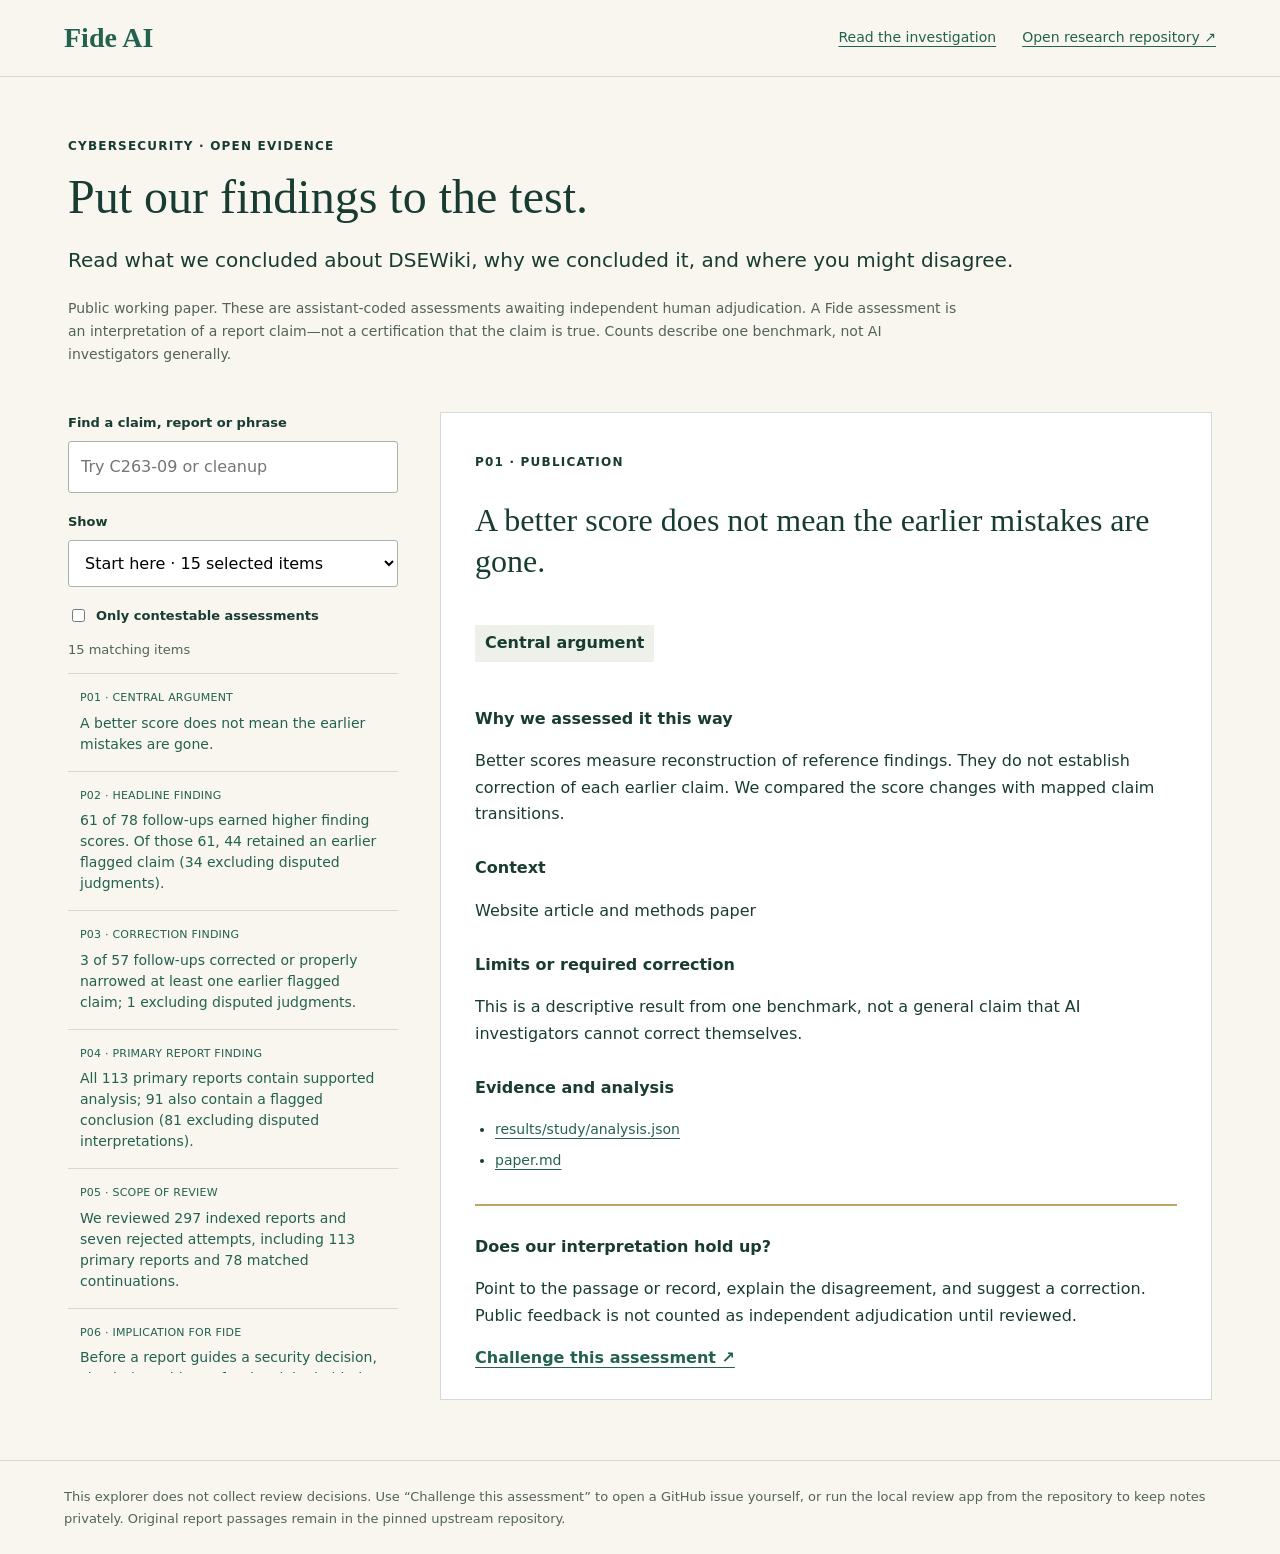
==== explorer/index.html @ 0eb6bd6e "Publish inspectable DSEWiki working paper and claim explorer" ====
<!doctype html><html lang="en"><head><meta charset="utf-8"><meta name="viewport" content="width=device-width,initial-scale=1"><title>DSEWiki evidence explorer | Fide AI</title><meta name="description" content="Inspect Fide AI’s DSEWiki claim assessments, supporting evidence and follow-up comparisons. Challenge our reasoning in the open."><link rel="stylesheet" href="style.css"><script src="app.js" defer></script><link rel="canonical" href="https://fideai.org/insights/evidence/dsewiki/explorer/"><script type="application/ld+json">{"@context":"https://schema.org","@graph":[{"@type":"Organization","@id":"https://fideai.org/#organization","name":"Fide AI","url":"https://fideai.org/"},{"@type":"WebSite","@id":"https://fideai.org/#website","name":"Fide AI","url":"https://fideai.org/"},{"@type":"WebPage","name":"DSEWiki evidence explorer","url":"https://fideai.org/insights/evidence/dsewiki/explorer/","isPartOf":{"@id":"https://fideai.org/#website"}}]}</script></head><body>
<header><a class="brand" href="https://fideai.org">Fide AI</a><nav><a href="https://fideai.org/insights/how-certainty-enters-an-ai-incident-report/">Read the investigation</a><a href="https://github.com/FideAI/dsewiki-investigation">Open research repository ↗</a></nav></header>
<section class="intro"><p class="eyebrow">Cybersecurity · Open evidence</p><h1>Put our findings to the test.</h1><p>Read what we concluded about DSEWiki, why we concluded it, and where you might disagree.</p><p class="note">Public working paper. These are assistant-coded assessments awaiting independent human adjudication. A Fide assessment is an interpretation of a report claim—not a certification that the claim is true. Counts describe one benchmark, not AI investigators generally.</p></section>
<main><aside><label for="search">Find a claim, report or phrase</label><input id="search" type="search" placeholder="Try C263-09 or cleanup"><label for="kind">Show</label><select id="kind"><option value="featured">Start here · 15 selected items</option value="all">All assessments</option><option value="publication">Publication findings</option><option value="claim">Report claims</option><option value="transition">Follow-up comparisons</option></select><label class="check"><input id="disputed" type="checkbox"> Only contestable assessments</label><p id="count" aria-live="polite">Loading evidence…</p><div id="list" aria-label="Assessment list"></div><button id="more" hidden>Show 80 more</button></aside><article id="detail" aria-live="polite"><h2>Loading the research record…</h2></article></main>
<footer>This explorer does not collect review decisions. Use “Challenge this assessment” to open a GitHub issue yourself, or run the local review app from the repository to keep notes privately. Original report passages remain in the pinned upstream repository.</footer></body></html>
---- explorer/style.css ----
:root{color-scheme:light;--ink:#193c32;--paper:#f8f6ef;--line:#d5dace}*{box-sizing:border-box}body{margin:0;background:var(--paper);color:var(--ink);font:16px/1.65 system-ui,sans-serif}a{color:#23624e;text-underline-offset:4px}header{display:flex;justify-content:space-between;gap:24px;padding:22px 5%;border-bottom:1px solid var(--line)}.brand{font:700 28px Georgia,serif;text-decoration:none}nav{display:flex;gap:26px;align-items:center;font-size:14px}.intro{max-width:1200px;margin:auto;padding:48px 28px 32px}.eyebrow{font-size:12px;font-weight:700;text-transform:uppercase;letter-spacing:.1em}h1{font:48px/1.15 Georgia,serif;margin:12px 0}h2{font:32px/1.3 Georgia,serif;overflow-wrap:anywhere}h3{font-size:16px;margin:28px 0 8px}.note{font-size:14px;max-width:900px;color:#52635a}.intro>p:not(.eyebrow):not(.note){font-size:20px}main{max-width:1200px;margin:0 auto 60px;padding:0 28px;display:grid;grid-template-columns:330px minmax(0,1fr);gap:42px}aside{min-width:0}label{display:block;font-size:13px;font-weight:600;margin-bottom:7px}input[type=search],select{width:100%;padding:12px;background:white;border:1px solid #a6b6a9;border-radius:3px;font:inherit;margin-bottom:18px}.check{display:flex;align-items:center;gap:8px}#count{font-size:13px;color:#52635a}#list{max-height:700px;overflow-y:auto;border-top:1px solid var(--line)}.result{display:block;text-decoration:none;padding:16px 12px;border-bottom:1px solid var(--line);font-size:14px;line-height:1.5}.result:hover,.result[aria-current]{background:#e6ecdf}.meta{display:block;font-size:11px;text-transform:uppercase;margin-bottom:6px;letter-spacing:.02em}article{padding:28px 34px;background:white;border:1px solid var(--line);min-width:0;overflow-wrap:anywhere}article p{white-space:pre-line}article>a{display:block;margin:10px 0}.verdict{display:inline-block;padding:5px 10px;background:#edf1e9;font-weight:600}.disputed{color:#71531a;font-size:14px}ul{padding-left:20px}li{margin:8px 0;font-size:14px}.challenge{border-top:2px solid #bfa566;margin-top:32px}.challenge a{font-weight:700}button{background:var(--ink);color:white;border:0;padding:12px 18px;cursor:pointer;font:inherit;margin-top:15px}footer{border-top:1px solid var(--line);padding:25px max(5%,24px);font-size:13px;color:#52635a}a:focus-visible,button:focus-visible,input:focus-visible,select:focus-visible{outline:3px solid #bd9337;outline-offset:3px}@media(max-width:760px){header{flex-wrap:wrap}nav{flex-wrap:wrap;gap:14px}h1{font-size:36px}main{grid-template-columns:1fr;padding:0 18px;gap:25px}.intro{padding:30px 18px}#list{max-height:280px}article{padding:22px}h2{font-size:27px}}
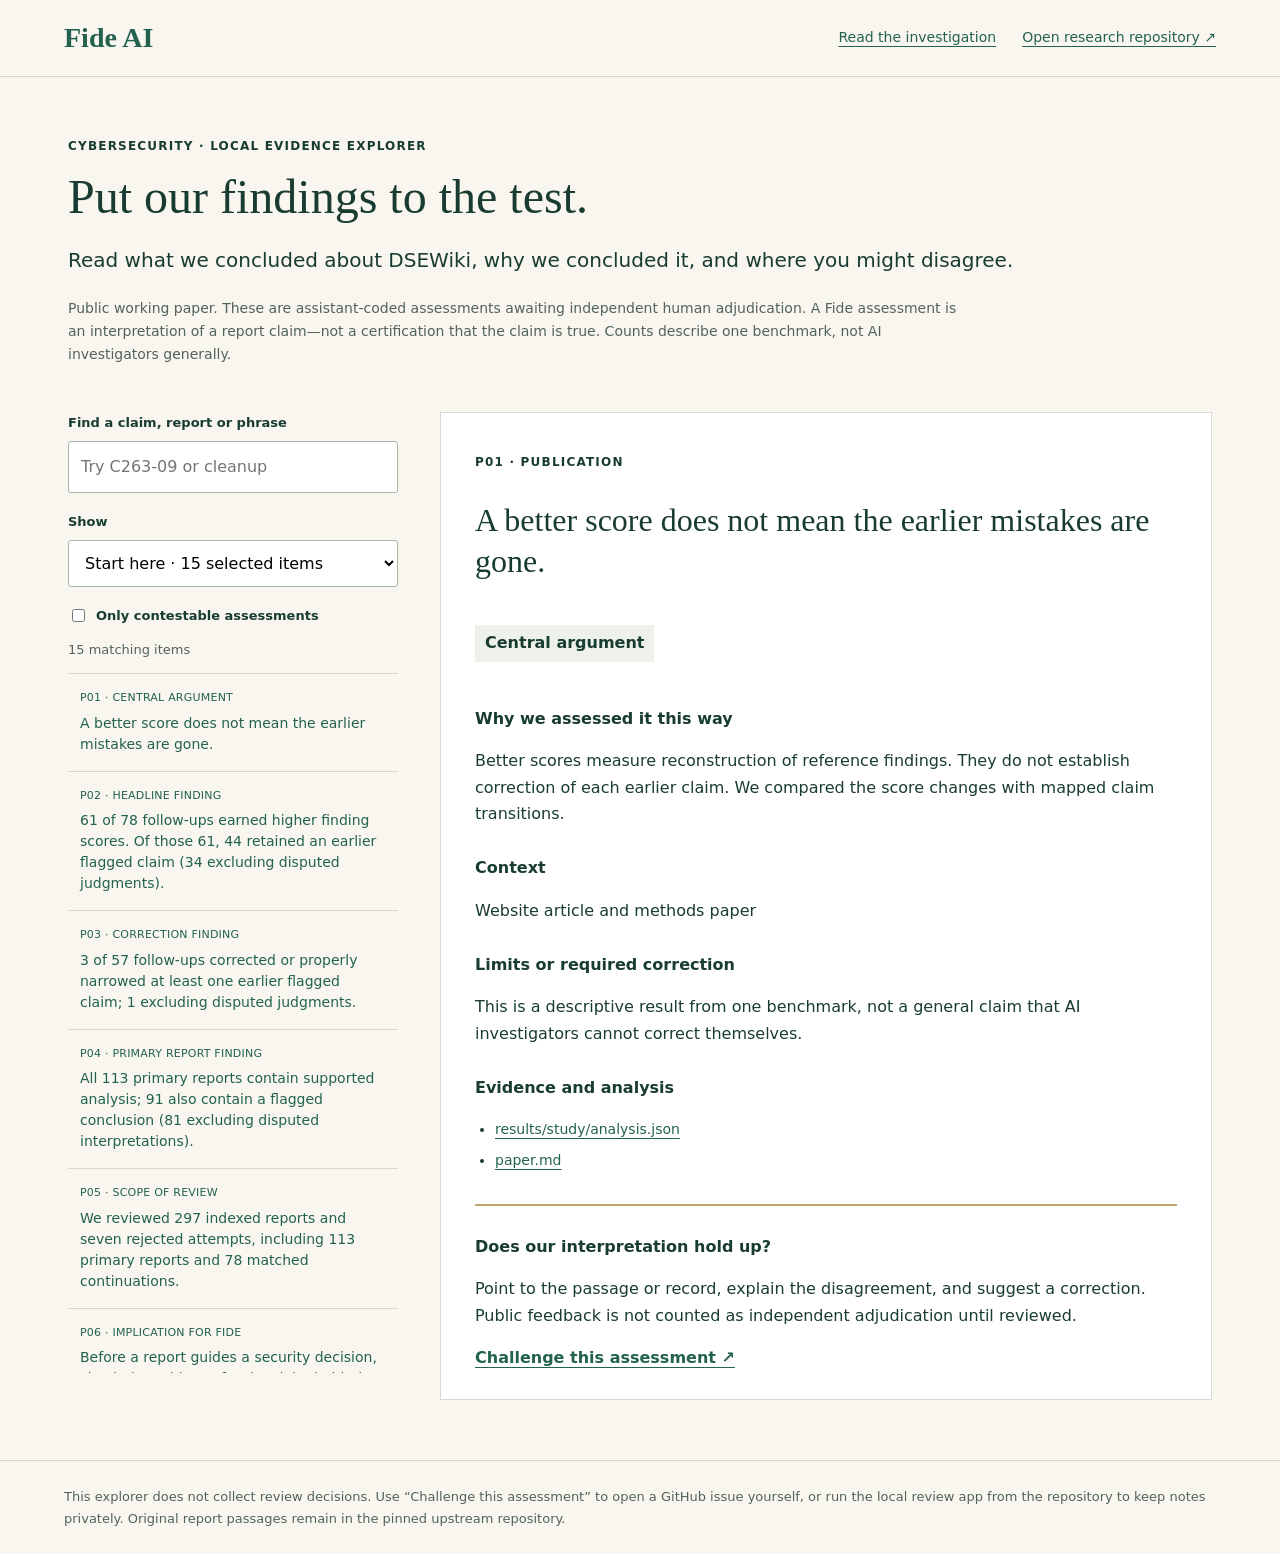
==== commit a5b1edb2: "Document local explorer setup with screenshots" ====
--- a/explorer/index.html
+++ b/explorer/index.html
@@ -1,5 +1,5 @@
-<!doctype html><html lang="en"><head><meta charset="utf-8"><meta name="viewport" content="width=device-width,initial-scale=1"><title>DSEWiki evidence explorer | Fide AI</title><meta name="description" content="Inspect Fide AI’s DSEWiki claim assessments, supporting evidence and follow-up comparisons. Challenge our reasoning in the open."><link rel="stylesheet" href="style.css"><script src="app.js" defer></script><link rel="canonical" href="https://fideai.org/insights/evidence/dsewiki/explorer/"><script type="application/ld+json">{"@context":"https://schema.org","@graph":[{"@type":"Organization","@id":"https://fideai.org/#organization","name":"Fide AI","url":"https://fideai.org/"},{"@type":"WebSite","@id":"https://fideai.org/#website","name":"Fide AI","url":"https://fideai.org/"},{"@type":"WebPage","name":"DSEWiki evidence explorer","url":"https://fideai.org/insights/evidence/dsewiki/explorer/","isPartOf":{"@id":"https://fideai.org/#website"}}]}</script></head><body>
+<!doctype html><html lang="en"><head><meta charset="utf-8"><meta name="viewport" content="width=device-width,initial-scale=1"><title>DSEWiki evidence explorer | Fide AI</title><meta name="description" content="Inspect Fide AI’s DSEWiki claim assessments, supporting evidence and follow-up comparisons. Challenge our reasoning in the open."><link rel="stylesheet" href="style.css"><script src="app.js" defer></script></head><body>
 <header><a class="brand" href="https://fideai.org">Fide AI</a><nav><a href="https://fideai.org/insights/how-certainty-enters-an-ai-incident-report/">Read the investigation</a><a href="https://github.com/FideAI/dsewiki-investigation">Open research repository ↗</a></nav></header>
-<section class="intro"><p class="eyebrow">Cybersecurity · Open evidence</p><h1>Put our findings to the test.</h1><p>Read what we concluded about DSEWiki, why we concluded it, and where you might disagree.</p><p class="note">Public working paper. These are assistant-coded assessments awaiting independent human adjudication. A Fide assessment is an interpretation of a report claim—not a certification that the claim is true. Counts describe one benchmark, not AI investigators generally.</p></section>
+<section class="intro"><p class="eyebrow">Cybersecurity · Local evidence explorer</p><h1>Put our findings to the test.</h1><p>Read what we concluded about DSEWiki, why we concluded it, and where you might disagree.</p><p class="note">Public working paper. These are assistant-coded assessments awaiting independent human adjudication. A Fide assessment is an interpretation of a report claim—not a certification that the claim is true. Counts describe one benchmark, not AI investigators generally.</p></section>
 <main><aside><label for="search">Find a claim, report or phrase</label><input id="search" type="search" placeholder="Try C263-09 or cleanup"><label for="kind">Show</label><select id="kind"><option value="featured">Start here · 15 selected items</option value="all">All assessments</option><option value="publication">Publication findings</option><option value="claim">Report claims</option><option value="transition">Follow-up comparisons</option></select><label class="check"><input id="disputed" type="checkbox"> Only contestable assessments</label><p id="count" aria-live="polite">Loading evidence…</p><div id="list" aria-label="Assessment list"></div><button id="more" hidden>Show 80 more</button></aside><article id="detail" aria-live="polite"><h2>Loading the research record…</h2></article></main>
 <footer>This explorer does not collect review decisions. Use “Challenge this assessment” to open a GitHub issue yourself, or run the local review app from the repository to keep notes privately. Original report passages remain in the pinned upstream repository.</footer></body></html>
